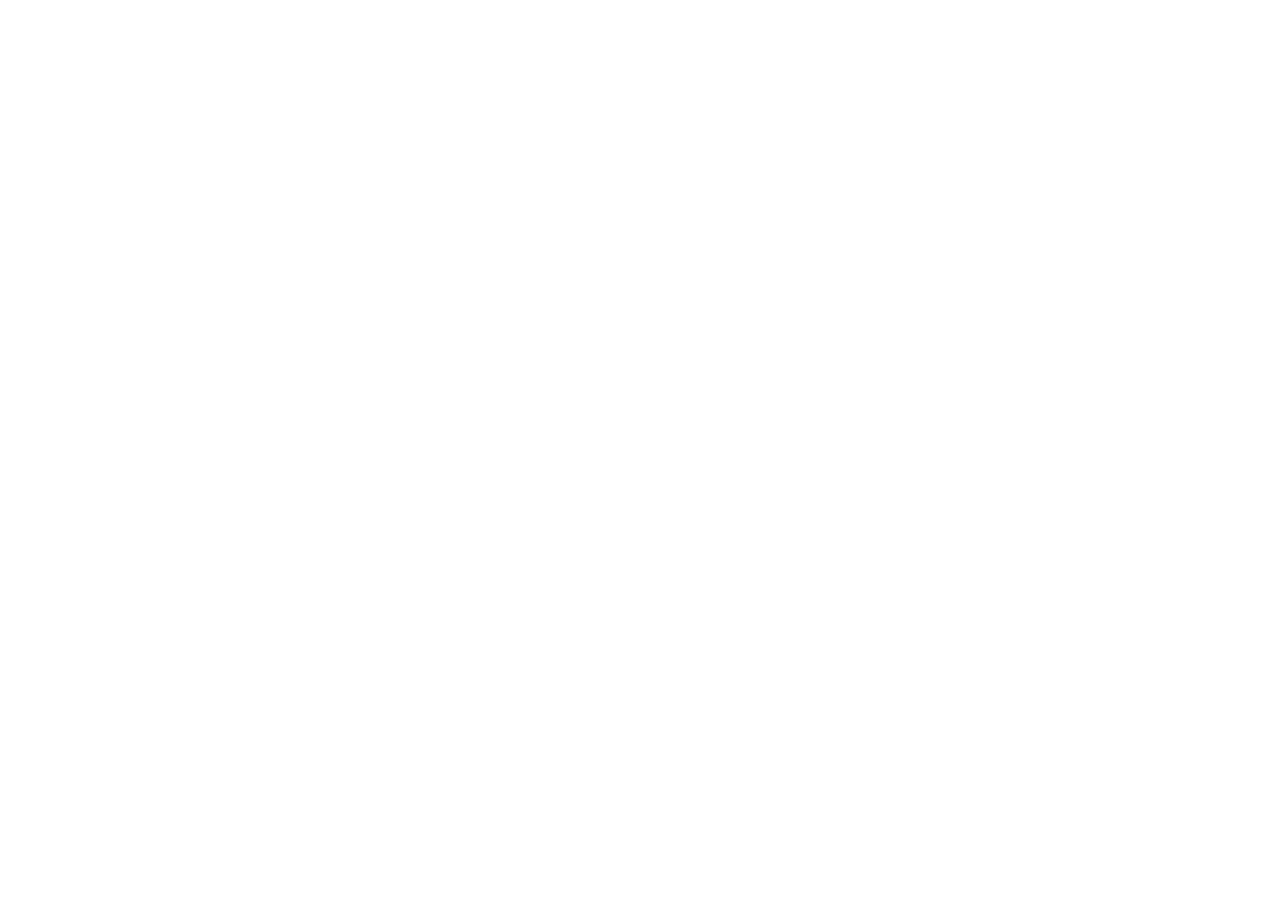
==== index.html @ 27c4ec6c "创建" ====
<!DOCTYPE html>
<html lang="en">
<head>
    <meta charset="UTF-8">
    <title></title>
    <link rel="stylesheet" href="css/public.css">
</head>
<body>
asdfasdfasdf
</body>
<script src='plug/jquery-1.11.1.min.js'></script>
<script src='js/public.js'></script>
<script>

</script>
</html>
---- css/public.css ----
/*
 * 页面规整样式文件
 * author: xikaifei
 * mailto: 468414858@qq.com.com
 * date: 2016.12.31
 */
@charset "utf-8";
a, abbr, acronym, address, applet, article, aside, audio, b, big, blockquote, body, canvas, caption, center, cite, code, dd, del, details, dfn, div, dl, dt, em, embed, fieldset, figcaption, figure, footer, form, h1, h2, h3, h4, h5, h6, header, hgroup, html, i, iframe, img, ins, kbd, label, legend, li, mark, menu, nav, object, ol, output, p, pre, q, ruby, s, samp, section, small, span, strike, strong, sub, summary, sup, table, tbody, td, tfoot, th, thead, time, tr, tt, u, ul, var, video{margin: 0;padding: 0;border: 0;outline:0;font: inherit;vertical-align: baseline;text-decoration:none;box-sizing:border-box;-moz-box-sizing:border-box;-webkit-box-sizing:border-box;-webkit-tap-highlight-color:rgba(0,0,0,.3);}
:focus{outline:none;}
table{border-collapse:separate;border-spacing:0;}
caption,th,td{font-weight:normal;}
a,img,iframe,button{border:none;outline: 0;}
a:hover{text-decoration: none;}
img {display: inline-block;vertical-align: middle;height: auto;overflow: hidden;}
ol,ul,li{list-style:none;}
input,textarea,select,button{font-size:100%;font-family:inherit;color:#333;}
select{margin:inherit;}
input[type=number]::-webkit-inner-spin-button {-webkit-appearance: none;}
body{font-family: "Hiragino Sans GB", "Microsoft YaHei","WenQuanYi Micro Hei","Helvetica Neue",Helvetica,Arial,sans-serif;color: #333;font-size: 12px;text-align: justify;}
abbr,article,aside,audio,canvas,datalist,details,dialog,figure,footer,header,hgroup,mark,menu,meter,nav,output,progress,section,time,video{display:block;}
a{color: #333;}
a:hover{color: #d9007f;}
.omission{display: inline-block;text-overflow: ellipsis; white-space: nowrap; overflow: hidden;}
.clrfix{zoom:1;}
.clrfix:after{content:''; display:block; height:0; clear:both;}
.fl{float: left;}
.fr{float: right;}
.text-l{text-align: left;}
.text-c{text-align: center;}
.text-r{text-align: right;}
.table{display:table;}
.table-row{display: table-row;}
.table-cell{display: table-cell;vertical-align: middle;}
.content{width: 1200px;margin: 0 auto;}
.transition{-webkit-transition: 0.3s;-moz-transition: 0.3s;-o-transition: 0.3s;-ms-transition: 0.3s;transition: 0.3s;}
/*主色*/
/*
#00b38c  0,179,140
#00b0f0  0,176,240
#82abba  130,171,186
#a2b4ba  162,180,186
#373e40  55,62,64
背景色:#f8f8f8
*/
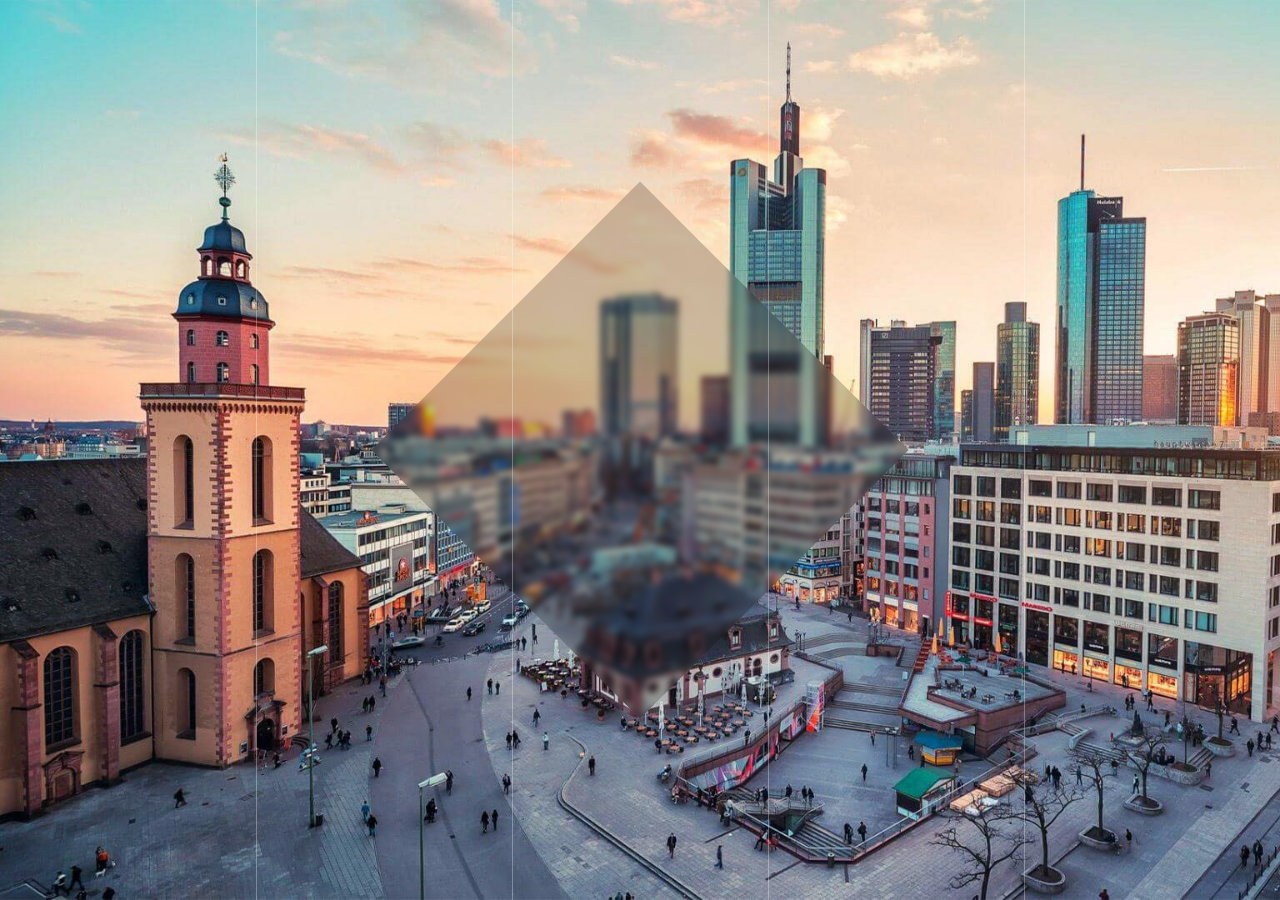
==== commit 0011fa57: "." ====
--- a/index.html
+++ b/index.html
@@ -4,13 +4,50 @@
     <meta charset="UTF-8">
     <title></title>
     <link rel="stylesheet" href="css/public.css">
+    <link rel="stylesheet" href="css/project.css">
 </head>
 <body>
-asdfasdfasdf
+<div class='body-bg'>
+    <div class='fuzzy-box'><em></em></div>
+    <ul class='cover-line'>
+        <li></li>
+        <li></li>
+        <li></li>
+        <li></li>
+    </ul>
+    <h1></h1>
+    <h3></h3>
+    <h2></h2>
+    <div></div>
+    <div></div>
+</div>
 </body>
 <script src='plug/jquery-1.11.1.min.js'></script>
-<script src='js/public.js'></script>
+<script src='plug/jquery.foggy.js'></script>
 <script>
+    $(function () {
+        cs();
+        function cs() {
+            var winWidth = $(window).width();
+            var winHeight = $(window).height();
+            $('.fuzzy-box em').css({
+                'width': winWidth,
+                'height': winHeight,
+                'margin-left': -winWidth / 2,
+                'margin-top': -winHeight / 2
+            });
+            $('.fuzzy-box em').foggy({
+                blurRadius: 3,          // 像素.
+                opacity: 1,           // 不透明度
+                cssFilterSupport: true  // 使用“-webkit的过滤器”
+            });
+            $('.fuzzy-box').animate({'opacity': 1}, 2400);
+        }
 
+        $(window).resize(function () {
+            cs();
+        })
+    })
 </script>
+<script src='js/isie.js'></script>
 </html>--- a/css/project.css
+++ b/css/project.css
@@ -0,0 +1,23 @@
+html,body{height:100%;}
+.body-bg{width: 100%;height:100%;background:url("../img/body-bg.jpg") no-repeat;-webkit-background-size:cover;-moz-background-size:cover;-o-background-size:cover;background-size:cover;position: relative;overflow: hidden}
+.fuzzy-box{position:absolute;width: 380px;height:380px;top:50%;left:50%;margin:-190px auto auto -190px;overflow: hidden;-webkit-transform: rotate(45deg);-moz-transform: rotate(45deg);-o-transform: rotate(45deg);-ms-transform: rotate(45deg);transform: rotate(45deg);}
+.fuzzy-box:after{position: absolute;content: '';z-index: 2;width: 100%;height:100%;background:rgba(0,0,0,0.2)}
+.fuzzy-box em{position: absolute;background: url("../img/body-bg.jpg") no-repeat;-webkit-background-size:cover;-moz-background-size:cover;-o-background-size:cover;background-size:cover;z-index:1;top:50%;left:50%;-webkit-transform: rotate(-45deg);-moz-transform: rotate(-45deg);-o-transform: rotate(-45deg);-ms-transform: rotate(-45deg);transform: rotate(-45deg);}
+.cover-line li{z-index: 2;position: absolute;height:100%;width:0px;border-left:1px solid rgba(255,255,255,0.3);top:0;}
+.cover-line li:nth-child(1){left:20%;}
+.cover-line li:nth-child(2){left:40%;}
+.cover-line li:nth-child(3){left:60%;}
+.cover-line li:nth-child(4){left:80%;}
+.cover-line li:after{position: absolute;content: '';height:40px;width: 3px;left:-2px;}
+.cover-line li:nth-child(1):after{top:-40px;background:rgba(253,0,173,0.7);-webkit-animation:line13 12s linear infinite;-moz-animation:line13 12s linear infinite;-o-animation:line13 12s linear infinite;-ms-animation:line13 12s linear infinite;animation:line13 12s linear infinite;-webkit-animation-delay:1s;-moz-animation-delay:1s;-o-animation-delay:1s;-ms-animation-delay:1s;animation-delay:1s;}
+.cover-line li:nth-child(2):after{bottom:-40px;background:rgba(0,29,253,0.7);-webkit-animation:line24 17s linear infinite;-moz-animation:line24 17s linear infinite;-o-animation:line24 17s linear infinite;-ms-animation:line24 17s linear infinite;animation:line24 17s linear infinite;-webkit-animation-delay:0.5s;-moz-animation-delay:0.5s;-o-animation-delay:0.5s;-ms-animation-delay:0.5s;animation-delay:0.5s;}
+.cover-line li:nth-child(3):after{top:-40px;background:rgba(253,0,0,0.7);-webkit-animation:line13 8s linear infinite;-moz-animation:line13 8s linear infinite;-o-animation:line13 8s linear infinite;-ms-animation:line13 8s linear infinite;animation:line13 8s linear infinite;-webkit-animation-delay:2s;-moz-animation-delay:2s;-o-animation-delay:2s;-ms-animation-delay:2s;animation-delay:2s;}
+.cover-line li:nth-child(4):after{bottom:-40px;background:rgba(0,171,22,0.7);-webkit-animation:line24 14s linear infinite;-moz-animation:line24 14s linear infinite;-o-animation:line24 14s linear infinite;-ms-animation:line24 14s linear infinite;animation:line24 14s linear infinite;-webkit-animation-delay:1s;-moz-animation-delay:1s;-o-animation-delay:1s;-ms-animation-delay:1s;animation-delay:1s;}
+@keyframes line13 {0%{top:-40px;}100%{top:100%;}}
+@-webkit-keyframes line13 {0%{top:-40px;}100%{top:100%;}}
+@-moz-keyframes line13 {0%{top:-40px;}100%{top:100%;}}
+@-o-keyframes line13 {0%{top:-40px;}100%{top:100%;}}
+@-webkit-keyframes line24 {0%{bottom:-40px;}100%{bottom:100%;}}
+@-moz-keyframes line24 {0%{bottom:-40px;}100%{bottom:100%;}}
+@-o-keyframes line24 {0%{bottom:-40px;}100%{bottom:100%;}}
+@keyframes line24 {0%{bottom:-40px;}100%{bottom:100%;}}
